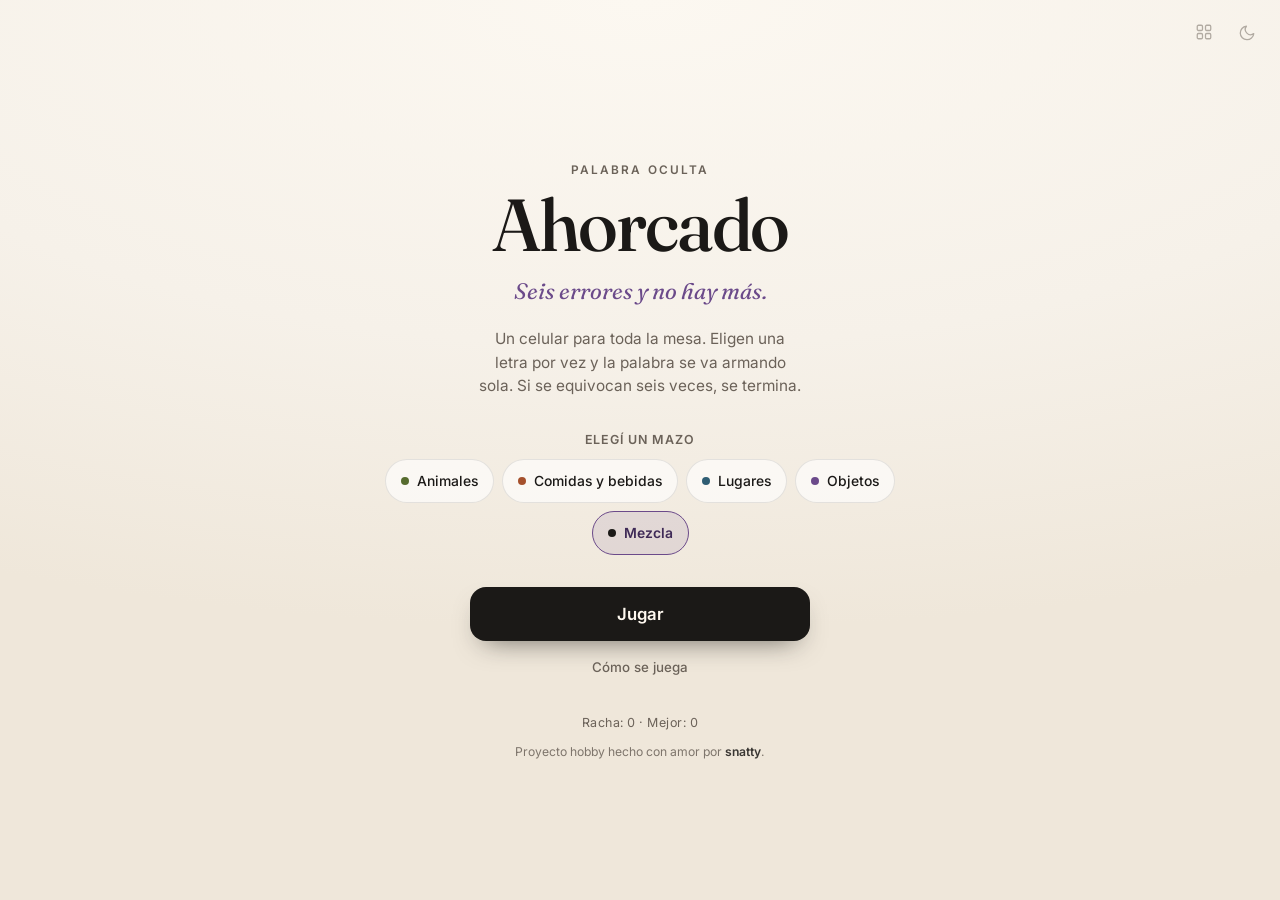
==== ahorcado/index.html @ f56ea866 "feat(ahorcado): add a cooperative hangman game Juego nuevo en `ahorcado/`: el grupo adivina una pala" ====
<!DOCTYPE html>
<html lang="es-AR">
<head>
  <meta charset="UTF-8">
  <meta name="viewport" content="width=device-width, initial-scale=1, viewport-fit=cover">
  <meta name="theme-color" content="#F6F1E9">
  <script>
    (function () {
      var theme = null;
      try { theme = localStorage.getItem("ahorcado-theme"); } catch (e) {}
      if (!theme) {
        theme = window.matchMedia("(prefers-color-scheme: dark)").matches ? "dark" : "light";
      }
      if (theme === "dark") {
        document.documentElement.dataset.theme = "dark";
        var meta = document.querySelector('meta[name="theme-color"]');
        if (meta) meta.setAttribute("content", "#12110F");
      }
    })();
  </script>
  <meta name="description" content="Ahorcado para juntadas: el grupo adivina la palabra letra por letra y tiene seis errores. Un solo celular.">
  <title>Ahorcado — Juego de palabras para juntadas</title>
  <link rel="icon" href="data:image/svg+xml,%3Csvg xmlns='http://www.w3.org/2000/svg' viewBox='0 0 100 100'%3E%3Crect width='100' height='100' rx='22' fill='%231B1917'/%3E%3Ctext x='50' y='68' font-family='Georgia,serif' font-size='46' fill='%23F6F1E9' text-anchor='middle'%3EAH%3C/text%3E%3C/svg%3E">
  <link rel="preconnect" href="https://fonts.googleapis.com">
  <link rel="preconnect" href="https://fonts.gstatic.com" crossorigin>
  <link href="https://fonts.googleapis.com/css2?family=Fraunces:opsz,wght@9..144,400;9..144,500&family=Inter:wght@400;500;600&display=swap" rel="stylesheet">
  <link rel="stylesheet" href="assets/styles.css">
</head>
<body>
  <button class="theme-toggle" id="themeToggle" type="button" aria-label="Cambiar a modo oscuro" aria-pressed="false">
    <svg class="icon-moon" viewBox="0 0 24 24" fill="none" stroke="currentColor" stroke-width="1.7" stroke-linecap="round" stroke-linejoin="round" aria-hidden="true">
      <path d="M21 12.8A9 9 0 1 1 11.2 3a7 7 0 0 0 9.8 9.8z"/>
    </svg>
    <svg class="icon-sun" viewBox="0 0 24 24" fill="none" stroke="currentColor" stroke-width="1.7" stroke-linecap="round" stroke-linejoin="round" aria-hidden="true">
      <circle cx="12" cy="12" r="4"/>
      <path d="M12 2v2M12 20v2M4.9 4.9l1.4 1.4M17.7 17.7l1.4 1.4M2 12h2M20 12h2M4.9 19.1l1.4-1.4M17.7 6.3l1.4-1.4"/>
    </svg>
  </button>

  <div class="app">
    <!-- HOME -->
    <main class="view home" id="viewHome">
      <p class="kicker">Palabra oculta</p>
      <h1 class="wordmark">Ahorcado</h1>
      <p class="tagline">Seis errores y no hay más.</p>
      <p class="lead">Un celular para toda la mesa. Eligen una letra por vez y la palabra se va armando sola. Si se equivocan seis veces, se termina.</p>

      <section class="decks" aria-labelledby="deckLabel">
        <p class="section-label" id="deckLabel">Elegí un mazo</p>
        <div class="chips" id="deckChips"></div>
      </section>

      <div class="home-actions">
        <button class="btn btn-primary btn-xl" id="startBtn" type="button">Jugar</button>
        <button class="btn btn-ghost" id="howBtn" type="button">Cómo se juega</button>
      </div>

      <p class="record" id="recordLine">Racha: 0 · Mejor: 0</p>
      <p class="credit">Proyecto hobby hecho con amor por <strong>snatty</strong>.</p>
    </main>

    <!-- GAME -->
    <section class="view game" id="viewGame" hidden>
      <div class="game-top">
        <button class="icon-btn" id="backBtn" type="button" aria-label="Volver al inicio">
          <svg viewBox="0 0 24 24" fill="none" stroke="currentColor" stroke-width="2" stroke-linecap="round" stroke-linejoin="round" aria-hidden="true">
            <path d="M19 12H5M12 19l-7-7 7-7"/>
          </svg>
        </button>
        <div class="game-meta">
          <span class="game-deck" id="gameDeck">Mezcla</span>
          <span class="game-progress" id="gameStreak">Racha 0</span>
        </div>
        <span class="icon-btn spacer" aria-hidden="true"></span>
      </div>

      <div class="board" id="board">
        <svg class="gallows" viewBox="0 0 200 180" role="img" aria-label="Dibujo del ahorcado">
          <g class="structure">
            <line x1="16" y1="168" x2="112" y2="168"/>
            <line x1="34" y1="168" x2="34" y2="18"/>
            <line x1="34" y1="18" x2="132" y2="18"/>
            <line x1="132" y1="18" x2="132" y2="40"/>
          </g>
          <g class="figure" id="figure">
            <circle class="part" data-part="0" cx="132" cy="55" r="15"/>
            <line class="part" data-part="1" x1="132" y1="70" x2="132" y2="112"/>
            <line class="part" data-part="2" x1="132" y1="80" x2="112" y2="98"/>
            <line class="part" data-part="3" x1="132" y1="80" x2="152" y2="98"/>
            <line class="part" data-part="4" x1="132" y1="112" x2="112" y2="142"/>
            <line class="part" data-part="5" x1="132" y1="112" x2="152" y2="142"/>
          </g>
        </svg>

        <p class="word" id="wordEl" aria-live="polite" aria-atomic="true"></p>
        <p class="misses" id="missesEl">Sin errores todavía</p>
      </div>

      <div class="keyboard" id="keyboard" role="group" aria-label="Letras para elegir"></div>

      <div class="game-actions" id="playActions">
        <button class="btn btn-ghost" id="giveUpBtn" type="button">Rendirse</button>
      </div>

      <div class="result-panel" id="resultPanel" hidden>
        <h2 class="result-title" id="resultTitle"></h2>
        <p class="result-text" id="resultText"></p>
        <div class="end-actions">
          <button class="btn btn-primary btn-xl" id="nextBtn" type="button">Siguiente palabra</button>
          <button class="btn btn-ghost" id="changeDeckBtn" type="button">Cambiar mazo</button>
        </div>
      </div>
    </section>
  </div>

  <!-- HOW TO PLAY -->
  <dialog id="howDialog">
    <h2 class="dialog-title">Cómo se juega</h2>
    <ol class="steps">
      <li><strong>Elegí un mazo.</strong> Animales, comidas, lugares u objetos. Mezcla agarra de todos.</li>
      <li><strong>La mesa elige letras.</strong> Una persona toca la letra que dice el grupo; si está, aparece en la palabra.</li>
      <li><strong>Cada error dibuja una parte</strong> del muñeco. Con seis, se termina la palabra y se muestra cuál era.</li>
      <li><strong>La racha cuenta las palabras seguidas</strong> que sacan entre todos. Rendirse también corta la racha.</li>
    </ol>
    <p class="dialog-tip">Las palabras van sin tildes, así que la letra suena igual: para «CAMALEÓN» alcanza con la O. El teclado tiene la Ñ.</p>
    <div class="dialog-actions">
      <button class="btn btn-primary btn-xl" id="closeHowBtn" type="button">Entendido</button>
    </div>
  </dialog>

  <script src="data/words.js"></script>
  <script src="assets/rules.js"></script>
  <script src="assets/app.js"></script>

<!-- Volver al selector de juegos -->
<style id="hub-nav-style">
  .hub-fab {
    position: fixed;
    top: max(14px, env(safe-area-inset-top));
    right: max(58px, calc(env(safe-area-inset-right) + 58px));
    z-index: 11;
    width: 36px; height: 36px;
    display: grid; place-items: center;
    border: none; border-radius: 50%;
    background: transparent; color: var(--muted, #6B6259);
    opacity: 0.5; cursor: pointer;
    transition: opacity 0.2s ease, transform 0.2s ease;
    -webkit-tap-highlight-color: transparent;
  }
  body:not(:has(.theme-toggle)) .hub-fab { right: max(14px, env(safe-area-inset-right)); }
  .hub-fab:hover { opacity: 0.85; }
  .hub-fab:active { transform: scale(0.94); }
  .hub-fab:focus-visible { outline: 2px solid var(--accent, #6B4A8A); outline-offset: 2px; opacity: 0.9; }
  .hub-fab svg { width: 18px; height: 18px; }

  dialog.hub-dialog {
    width: min(380px, calc(100vw - 36px));
    padding: 20px;
    border-radius: 18px;
    border: 1px solid var(--line-strong, rgba(27, 25, 23, 0.2));
    background: var(--surface, #FFFDF9);
    color: var(--ink, #1B1917);
    font-family: inherit;
  }
  dialog.hub-dialog::backdrop { background: rgba(10, 9, 8, 0.55); }
  dialog.hub-dialog h2 { margin: 0 0 8px; font-size: 1.15rem; letter-spacing: -0.01em; }
  dialog.hub-dialog p { margin: 0 0 16px; font-size: 0.88rem; line-height: 1.5; color: var(--muted, #6B6259); }
  .hub-actions { display: grid; gap: 8px; }
  .hub-btn {
    min-height: 44px; border-radius: 12px;
    border: 1px solid var(--line-strong, rgba(27, 25, 23, 0.2));
    background: transparent; color: inherit;
    font: inherit; font-size: 0.92rem; cursor: pointer;
  }
  .hub-btn:focus-visible { outline: 2px solid var(--accent, #6B4A8A); outline-offset: 2px; }
  .hub-btn-primary { background: var(--ink, #1B1917); color: var(--bg, #F6F1E9); border-color: var(--ink, #1B1917); }
  @media (prefers-reduced-motion: reduce) { .hub-fab { transition: none; } }
</style>

<button class="hub-fab" id="hubFab" type="button" aria-label="Volver a los juegos" aria-haspopup="dialog">
  <svg viewBox="0 0 24 24" fill="none" stroke="currentColor" stroke-width="1.7" stroke-linecap="round" stroke-linejoin="round" aria-hidden="true">
    <rect x="3" y="3" width="7" height="7" rx="1.6"/><rect x="14" y="3" width="7" height="7" rx="1.6"/>
    <rect x="3" y="14" width="7" height="7" rx="1.6"/><rect x="14" y="14" width="7" height="7" rx="1.6"/>
  </svg>
</button>

<dialog class="hub-dialog" id="hubDialog" aria-labelledby="hubTitle">
  <h2 id="hubTitle">¿Volver a los juegos?</h2>
  <p>Volvés al selector. Si hay una partida en curso, se pierde.</p>
  <div class="hub-actions">
    <button class="hub-btn hub-btn-primary" id="hubStay" type="button">Seguir acá</button>
    <button class="hub-btn" id="hubGo" type="button">Volver a los juegos</button>
  </div>
</dialog>

<script>
  (function () {
    var fab = document.getElementById("hubFab");
    var dialog = document.getElementById("hubDialog");
    var stay = document.getElementById("hubStay");
    var go = document.getElementById("hubGo");
    if (!fab || !dialog) return;
    fab.addEventListener("click", function () {
      if (typeof dialog.showModal === "function") {
        dialog.showModal();
        stay.focus();
      } else if (window.confirm("¿Volver a los juegos? Si hay una partida en curso, se pierde.")) {
        window.location.href = "../";
      }
    });
    stay.addEventListener("click", function () { dialog.close(); });
    go.addEventListener("click", function () { window.location.href = "../"; });
  })();
</script>

</body>
</html>
---- ahorcado/assets/styles.css ----
:root {
  --bg: #F6F1E9;
  --surface: #FFFDF9;
  --ink: #1B1917;
  --muted: #6B6259;
  --line: rgba(27, 25, 23, 0.10);
  --line-strong: rgba(27, 25, 23, 0.30);
  --accent: #6B4A8A;
  --accent-ink: #3F2A57;
  --accent-soft: rgba(107, 74, 138, 0.12);
  --key-bg: rgba(255, 255, 255, 0.62);
  --shadow-key: 0 1px 0 rgba(27, 25, 23, 0.06);
  --structure: rgba(27, 25, 23, 0.30);
  color-scheme: light;
}

:root[data-theme="dark"] {
  --bg: #12110F;
  --surface: #1C1A17;
  --ink: #F3EDE4;
  --muted: #A69B8D;
  --line: rgba(243, 237, 228, 0.12);
  --line-strong: rgba(243, 237, 228, 0.34);
  --accent: #B49BE8;
  --accent-ink: #D9C9FA;
  --accent-soft: rgba(180, 155, 232, 0.16);
  --key-bg: rgba(255, 255, 255, 0.06);
  --shadow-key: none;
  --structure: rgba(243, 237, 228, 0.55);
  color-scheme: dark;
}

[data-theme="dark"] body {
  background:
    radial-gradient(120% 70% at 50% 0%, #1E1B18 0%, var(--bg) 55%, #0C0B0A 100%);
}

[data-theme="dark"] .btn-primary {
  color: var(--bg);
  box-shadow: 0 12px 28px -14px rgba(0, 0, 0, 0.9);
}

[data-theme="dark"] .btn-ghost:hover { background: rgba(255, 255, 255, 0.06); }
[data-theme="dark"] .chip:hover { background: rgba(255, 255, 255, 0.09); border-color: rgba(243, 237, 228, 0.20); }
[data-theme="dark"] .icon-btn { background: rgba(255, 255, 255, 0.06); }
[data-theme="dark"] .key:hover { background: rgba(255, 255, 255, 0.12); }
[data-theme="dark"] dialog::backdrop { background: rgba(0, 0, 0, 0.62); }
[data-theme="dark"] .steps li::before { color: var(--bg); }

/* ---------- Theme toggle ---------- */

.theme-toggle {
  position: fixed;
  top: max(14px, env(safe-area-inset-top));
  right: max(14px, env(safe-area-inset-right));
  z-index: 10;
  width: 38px;
  height: 38px;
  display: grid;
  place-items: center;
  border: none;
  border-radius: 50%;
  background: transparent;
  color: var(--muted);
  opacity: 0.5;
  cursor: pointer;
  transition: opacity 0.18s ease, background 0.18s ease, color 0.18s ease;
}

.theme-toggle:hover { opacity: 1; background: var(--line); color: var(--ink); }
.theme-toggle:focus-visible { opacity: 1; outline: 2px solid var(--ink); outline-offset: 2px; }

.theme-toggle svg { width: 18px; height: 18px; display: block; }
.theme-toggle .icon-sun { display: none; }
[data-theme="dark"] .theme-toggle .icon-moon { display: none; }
[data-theme="dark"] .theme-toggle .icon-sun { display: block; }

/* El toggle vive solo en el inicio; en partida se esconde para no tapar controles. */
body:has(#viewGame:not([hidden])) .theme-toggle { display: none !important; }

* { box-sizing: border-box; }

html {
  -webkit-text-size-adjust: 100%;
  scroll-behavior: smooth;
}

body {
  margin: 0;
  min-height: 100dvh;
  font-family: "Inter", system-ui, -apple-system, "Segoe UI", Roboto, sans-serif;
  color: var(--ink);
  background:
    radial-gradient(120% 70% at 50% 0%, #FCF8F1 0%, var(--bg) 55%, #EFE7DA 100%);
  -webkit-font-smoothing: antialiased;
  -webkit-tap-highlight-color: transparent;
  overscroll-behavior-y: contain;
}

button {
  font-family: inherit;
  color: inherit;
}

[hidden] { display: none !important; }

.app {
  width: 100%;
  max-width: 620px;
  margin: 0 auto;
  min-height: 100dvh;
  display: flex;
  flex-direction: column;
  padding:
    max(20px, env(safe-area-inset-top))
    18px
    max(16px, env(safe-area-inset-bottom));
}

.view {
  flex: 1;
  display: flex;
  flex-direction: column;
}

/* ---------- Home ---------- */

.home {
  justify-content: center;
  align-items: center;
  text-align: center;
  gap: 8px;
  padding-block: 4vh 2vh;
  animation: fadeIn 0.5s ease both;
}

.kicker {
  margin: 0;
  font-size: 0.74rem;
  font-weight: 600;
  letter-spacing: 0.18em;
  text-transform: uppercase;
  color: var(--muted);
}

.wordmark {
  margin: 4px 0 0;
  font-family: "Fraunces", Georgia, "Times New Roman", serif;
  font-weight: 500;
  font-size: clamp(3rem, 13vw, 4.6rem);
  line-height: 0.98;
  letter-spacing: -0.03em;
}

.tagline {
  margin: 8px 0 0;
  font-family: "Fraunces", Georgia, serif;
  font-size: clamp(1.1rem, 4.2vw, 1.4rem);
  font-style: italic;
  color: var(--accent);
}

.lead {
  margin: 14px 0 0;
  max-width: 28rem;
  font-size: 0.96rem;
  line-height: 1.55;
  color: var(--muted);
  text-wrap: balance;
}

.decks {
  width: 100%;
  margin-top: 26px;
  display: flex;
  flex-direction: column;
  gap: 12px;
}

.section-label {
  margin: 0;
  font-size: 0.78rem;
  font-weight: 600;
  letter-spacing: 0.08em;
  text-transform: uppercase;
  color: var(--muted);
}

.chips {
  display: flex;
  flex-wrap: wrap;
  justify-content: center;
  gap: 8px;
}

.chip {
  display: inline-flex;
  align-items: center;
  gap: 8px;
  min-height: 44px;
  padding: 8px 15px;
  border: 1px solid var(--line);
  border-radius: 999px;
  background: var(--key-bg);
  font-size: 0.87rem;
  font-weight: 500;
  cursor: pointer;
  transition: background 0.18s ease, transform 0.12s ease, border-color 0.18s ease;
}

.chip:hover { border-color: var(--line-strong); }
.chip:active { transform: scale(0.97); }
.chip[aria-pressed="true"] {
  border-color: var(--accent);
  background: var(--accent-soft);
  color: var(--accent-ink);
  font-weight: 600;
}
.chip:focus-visible { outline: 2px solid var(--accent); outline-offset: 2px; }

.chip .dot {
  width: 8px;
  height: 8px;
  border-radius: 50%;
  background: var(--c, var(--ink));
  flex: none;
}

.home-actions {
  width: 100%;
  max-width: 340px;
  margin-top: 24px;
  display: flex;
  flex-direction: column;
  align-items: stretch;
  gap: 6px;
}

.record {
  margin: 20px 0 0;
  font-size: 0.78rem;
  letter-spacing: 0.04em;
  color: var(--muted);
  font-variant-numeric: tabular-nums;
}

.credit {
  margin: 6px 0 0;
  font-size: 0.76rem;
  color: var(--muted);
  opacity: 0.85;
}

.credit strong { font-weight: 600; color: var(--ink); }

/* ---------- Buttons ---------- */

.btn {
  border: none;
  border-radius: 16px;
  font-weight: 600;
  cursor: pointer;
  transition: transform 0.12s ease, box-shadow 0.2s ease, background 0.2s ease;
  touch-action: manipulation;
}

.btn:focus-visible { outline: 2px solid var(--ink); outline-offset: 2px; }

.btn-primary {
  background: var(--ink);
  color: #FFF9F0;
  padding: 16px 24px;
  box-shadow: 0 12px 28px -14px rgba(27, 25, 23, 0.7);
}

.btn-primary:hover { transform: translateY(-1px); box-shadow: 0 16px 32px -14px rgba(27, 25, 23, 0.7); }
.btn-primary:active { transform: scale(0.985); }

.btn-xl {
  width: 100%;
  font-size: 1.05rem;
  padding: 17px 24px;
}

.btn-ghost {
  background: transparent;
  color: var(--muted);
  padding: 12px 18px;
  font-weight: 500;
}

.btn-ghost:hover { background: rgba(27, 25, 23, 0.05); color: var(--ink); }

/* ---------- Game ---------- */

.game {
  animation: fadeIn 0.35s ease both;
}

.game-top {
  display: flex;
  align-items: center;
  gap: 12px;
  padding-block: 2px 8px;
}

.icon-btn {
  width: 42px;
  height: 42px;
  flex: none;
  display: grid;
  place-items: center;
  border: 1px solid var(--line);
  border-radius: 50%;
  background: var(--key-bg);
  cursor: pointer;
  transition: background 0.18s ease, transform 0.12s ease;
}

.icon-btn:active { transform: scale(0.94); }
.icon-btn svg { width: 19px; height: 19px; display: block; }
.icon-btn.spacer { border-color: transparent; background: transparent; cursor: default; }

.game-meta {
  flex: 1;
  min-width: 0;
  text-align: center;
  line-height: 1.3;
}

.game-deck {
  display: block;
  font-size: 0.9rem;
  font-weight: 600;
  white-space: nowrap;
  overflow: hidden;
  text-overflow: ellipsis;
}

.game-progress {
  display: block;
  font-size: 0.73rem;
  color: var(--muted);
  font-variant-numeric: tabular-nums;
}

.board {
  flex: 1;
  display: flex;
  flex-direction: column;
  align-items: center;
  justify-content: center;
  gap: 10px;
  padding-block: 4px 8px;
}

.gallows {
  width: min(190px, 52vw);
  height: auto;
  overflow: visible;
}

.structure line {
  stroke: var(--structure);
  stroke-width: 7;
  stroke-linecap: round;
}

.part {
  fill: none;
  stroke: var(--ink);
  stroke-width: 7;
  stroke-linecap: round;
  opacity: 0;
  transition: opacity 0.22s ease;
}

.part.on { opacity: 1; }
.is-lost .part { stroke: var(--accent); }

.word {
  margin: 6px 0 0;
  width: 100%;
  display: flex;
  flex-wrap: nowrap;
  justify-content: center;
  gap: 0.14em;
  font-family: "Fraunces", Georgia, "Times New Roman", serif;
  font-weight: 500;
  line-height: 1.15;
  font-size: 2rem;
}

.slot {
  width: 1.05em;
  display: inline-flex;
  align-items: flex-end;
  justify-content: center;
  padding-bottom: 0.06em;
  border-bottom: 3px solid var(--line-strong);
  color: var(--ink);
}

.slot.shown { border-bottom-color: var(--accent); animation: letterIn 0.28s ease both; }
.slot.missing { color: var(--accent); border-bottom-color: var(--accent); }

.misses {
  margin: 2px 0 0;
  min-height: 1.2em;
  font-size: 0.8rem;
  letter-spacing: 0.06em;
  color: var(--muted);
  font-variant-numeric: tabular-nums;
}

.keyboard {
  display: grid;
  grid-template-columns: repeat(7, 1fr);
  gap: 6px;
  padding-top: 10px;
}

.key {
  min-height: 46px;
  border: 1px solid var(--line);
  border-radius: 12px;
  background: var(--surface);
  box-shadow: var(--shadow-key);
  font-size: 1rem;
  font-weight: 600;
  cursor: pointer;
  transition: background 0.15s ease, transform 0.1s ease, opacity 0.15s ease;
}

.key:hover { background: rgba(27, 25, 23, 0.05); }
.key:active { transform: scale(0.95); }
.key:focus-visible { outline: 2px solid var(--accent); outline-offset: 2px; }

.key.is-hit {
  background: var(--accent-soft);
  border-color: var(--accent);
  color: var(--accent-ink);
}

.key.is-miss {
  opacity: 0.38;
  text-decoration: line-through;
}

.key[disabled] { cursor: default; }

.game-actions {
  display: flex;
  justify-content: center;
  padding-top: 4px;
}

.result-panel {
  display: flex;
  flex-direction: column;
  align-items: center;
  gap: 10px;
  padding: 14px 4px 4px;
  text-align: center;
  animation: fadeIn 0.3s ease both;
}

.result-title {
  margin: 0;
  font-family: "Fraunces", Georgia, serif;
  font-size: clamp(1.5rem, 6vw, 2rem);
  font-weight: 500;
  letter-spacing: -0.01em;
  text-wrap: balance;
}

.result-text {
  margin: 0;
  max-width: 26rem;
  font-size: 0.94rem;
  line-height: 1.5;
  color: var(--muted);
  text-wrap: balance;
}

.result-text strong {
  color: var(--ink);
  font-weight: 600;
  letter-spacing: 0.04em;
}

.end-actions {
  width: 100%;
  max-width: 320px;
  display: flex;
  flex-direction: column;
  gap: 6px;
  margin-top: 6px;
}

/* ---------- Dialog ---------- */

dialog {
  width: min(440px, calc(100% - 32px));
  border: none;
  border-radius: 24px;
  padding: 26px;
  background: var(--surface);
  color: var(--ink);
  box-shadow: 0 40px 90px -30px rgba(24, 20, 16, 0.5);
}

dialog::backdrop {
  background: rgba(24, 20, 16, 0.42);
  backdrop-filter: blur(5px);
}

.dialog-title {
  margin: 0 0 18px;
  font-family: "Fraunces", Georgia, serif;
  font-size: 1.6rem;
  font-weight: 500;
  letter-spacing: -0.02em;
}

.steps {
  margin: 0;
  padding: 0;
  list-style: none;
  counter-reset: step;
  display: flex;
  flex-direction: column;
  gap: 14px;
}

.steps li {
  position: relative;
  counter-increment: step;
  padding-left: 42px;
  font-size: 0.94rem;
  line-height: 1.5;
}

.steps li::before {
  content: counter(step);
  position: absolute;
  left: 0;
  top: -2px;
  width: 28px;
  height: 28px;
  display: grid;
  place-items: center;
  border-radius: 50%;
  background: var(--ink);
  color: #FFF9F0;
  font-size: 0.8rem;
  font-weight: 600;
}

.steps strong { font-weight: 600; }

.dialog-tip {
  margin: 18px 0 0;
  padding-top: 14px;
  border-top: 1px solid var(--line);
  font-size: 0.82rem;
  line-height: 1.5;
  color: var(--muted);
}

.dialog-actions { margin-top: 20px; }

/* ---------- Animations ---------- */

@keyframes fadeIn {
  from { opacity: 0; }
  to { opacity: 1; }
}

@keyframes letterIn {
  from { opacity: 0; transform: translateY(4px); }
  to { opacity: 1; transform: translateY(0); }
}

@media (prefers-reduced-motion: reduce) {
  *, *::before, *::after {
    animation-duration: 0.001ms !important;
    transition-duration: 0.001ms !important;
  }
  html { scroll-behavior: auto; }
}

@media (max-height: 700px) {
  .gallows { width: min(150px, 42vw); }
  .key { min-height: 42px; }
  .word { font-size: 1.7rem; }
}
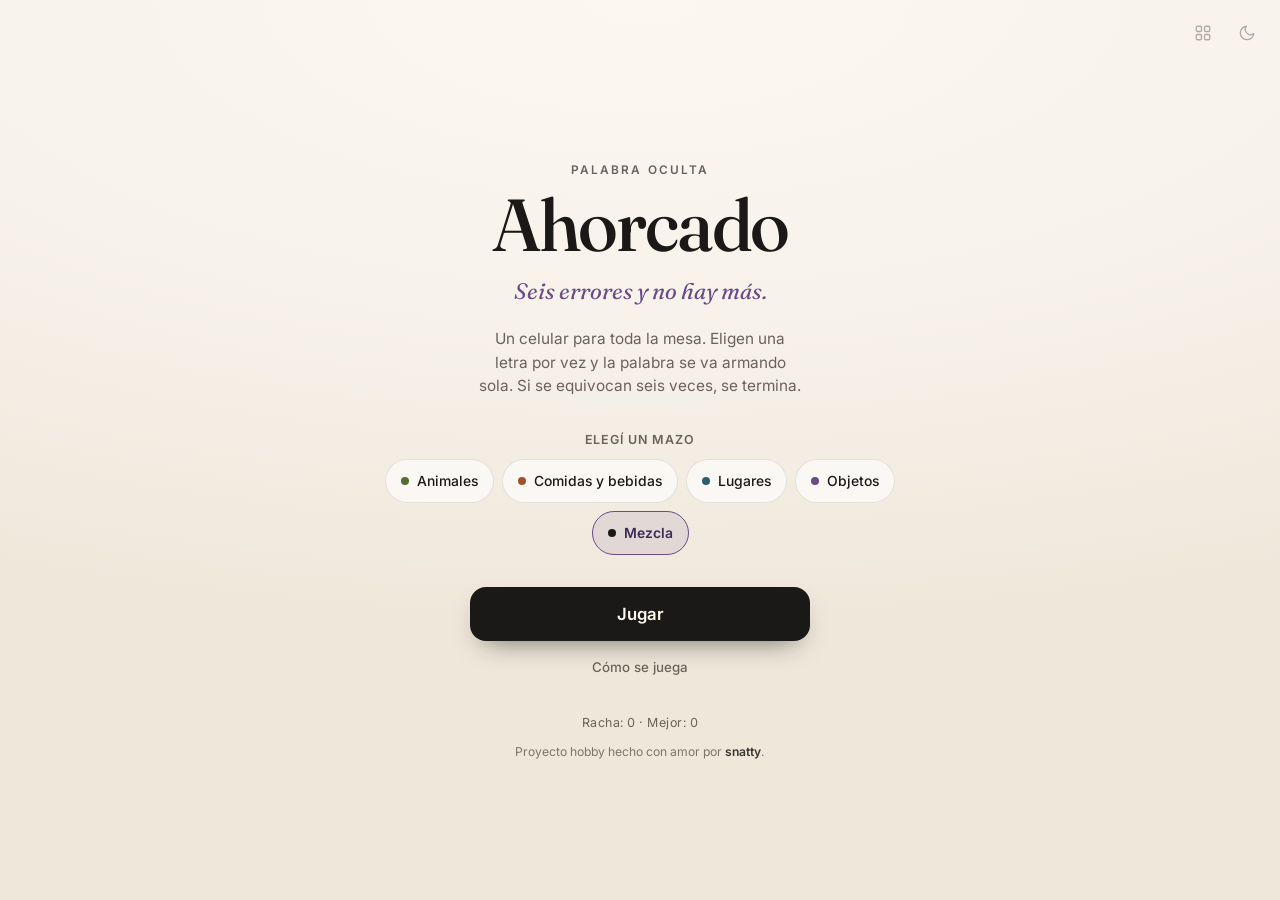
==== commit 5fe76d97: "refactor(shared): unify theme sync, hub chrome, and game catalog" ====
--- a/ahorcado/index.html
+++ b/ahorcado/index.html
@@ -4,39 +4,17 @@
   <meta charset="UTF-8">
   <meta name="viewport" content="width=device-width, initial-scale=1, viewport-fit=cover">
   <meta name="theme-color" content="#F6F1E9">
-  <script>
-    (function () {
-      var theme = null;
-      try { theme = localStorage.getItem("ahorcado-theme"); } catch (e) {}
-      if (!theme) {
-        theme = window.matchMedia("(prefers-color-scheme: dark)").matches ? "dark" : "light";
-      }
-      if (theme === "dark") {
-        document.documentElement.dataset.theme = "dark";
-        var meta = document.querySelector('meta[name="theme-color"]');
-        if (meta) meta.setAttribute("content", "#12110F");
-      }
-    })();
-  </script>
+  <script src="../shared/theme.js"></script>
   <meta name="description" content="Ahorcado para juntadas: el grupo adivina la palabra letra por letra y tiene seis errores. Un solo celular.">
   <title>Ahorcado — Juego de palabras para juntadas</title>
   <link rel="icon" href="data:image/svg+xml,%3Csvg xmlns='http://www.w3.org/2000/svg' viewBox='0 0 100 100'%3E%3Crect width='100' height='100' rx='22' fill='%231B1917'/%3E%3Ctext x='50' y='68' font-family='Georgia,serif' font-size='46' fill='%23F6F1E9' text-anchor='middle'%3EAH%3C/text%3E%3C/svg%3E">
   <link rel="preconnect" href="https://fonts.googleapis.com">
   <link rel="preconnect" href="https://fonts.gstatic.com" crossorigin>
   <link href="https://fonts.googleapis.com/css2?family=Fraunces:opsz,wght@9..144,400;9..144,500&family=Inter:wght@400;500;600&display=swap" rel="stylesheet">
+  <link rel="stylesheet" href="../shared/chrome.css">
   <link rel="stylesheet" href="assets/styles.css">
 </head>
 <body>
-  <button class="theme-toggle" id="themeToggle" type="button" aria-label="Cambiar a modo oscuro" aria-pressed="false">
-    <svg class="icon-moon" viewBox="0 0 24 24" fill="none" stroke="currentColor" stroke-width="1.7" stroke-linecap="round" stroke-linejoin="round" aria-hidden="true">
-      <path d="M21 12.8A9 9 0 1 1 11.2 3a7 7 0 0 0 9.8 9.8z"/>
-    </svg>
-    <svg class="icon-sun" viewBox="0 0 24 24" fill="none" stroke="currentColor" stroke-width="1.7" stroke-linecap="round" stroke-linejoin="round" aria-hidden="true">
-      <circle cx="12" cy="12" r="4"/>
-      <path d="M12 2v2M12 20v2M4.9 4.9l1.4 1.4M17.7 17.7l1.4 1.4M2 12h2M20 12h2M4.9 19.1l1.4-1.4M17.7 6.3l1.4-1.4"/>
-    </svg>
-  </button>
-
   <div class="app">
     <!-- HOME -->
     <main class="view home" id="viewHome">
@@ -131,87 +109,6 @@
   <script src="data/words.js"></script>
   <script src="assets/rules.js"></script>
   <script src="assets/app.js"></script>
-
-<!-- Volver al selector de juegos -->
-<style id="hub-nav-style">
-  .hub-fab {
-    position: fixed;
-    top: max(14px, env(safe-area-inset-top));
-    right: max(58px, calc(env(safe-area-inset-right) + 58px));
-    z-index: 11;
-    width: 36px; height: 36px;
-    display: grid; place-items: center;
-    border: none; border-radius: 50%;
-    background: transparent; color: var(--muted, #6B6259);
-    opacity: 0.5; cursor: pointer;
-    transition: opacity 0.2s ease, transform 0.2s ease;
-    -webkit-tap-highlight-color: transparent;
-  }
-  body:not(:has(.theme-toggle)) .hub-fab { right: max(14px, env(safe-area-inset-right)); }
-  .hub-fab:hover { opacity: 0.85; }
-  .hub-fab:active { transform: scale(0.94); }
-  .hub-fab:focus-visible { outline: 2px solid var(--accent, #6B4A8A); outline-offset: 2px; opacity: 0.9; }
-  .hub-fab svg { width: 18px; height: 18px; }
-
-  dialog.hub-dialog {
-    width: min(380px, calc(100vw - 36px));
-    padding: 20px;
-    border-radius: 18px;
-    border: 1px solid var(--line-strong, rgba(27, 25, 23, 0.2));
-    background: var(--surface, #FFFDF9);
-    color: var(--ink, #1B1917);
-    font-family: inherit;
-  }
-  dialog.hub-dialog::backdrop { background: rgba(10, 9, 8, 0.55); }
-  dialog.hub-dialog h2 { margin: 0 0 8px; font-size: 1.15rem; letter-spacing: -0.01em; }
-  dialog.hub-dialog p { margin: 0 0 16px; font-size: 0.88rem; line-height: 1.5; color: var(--muted, #6B6259); }
-  .hub-actions { display: grid; gap: 8px; }
-  .hub-btn {
-    min-height: 44px; border-radius: 12px;
-    border: 1px solid var(--line-strong, rgba(27, 25, 23, 0.2));
-    background: transparent; color: inherit;
-    font: inherit; font-size: 0.92rem; cursor: pointer;
-  }
-  .hub-btn:focus-visible { outline: 2px solid var(--accent, #6B4A8A); outline-offset: 2px; }
-  .hub-btn-primary { background: var(--ink, #1B1917); color: var(--bg, #F6F1E9); border-color: var(--ink, #1B1917); }
-  @media (prefers-reduced-motion: reduce) { .hub-fab { transition: none; } }
-</style>
-
-<button class="hub-fab" id="hubFab" type="button" aria-label="Volver a los juegos" aria-haspopup="dialog">
-  <svg viewBox="0 0 24 24" fill="none" stroke="currentColor" stroke-width="1.7" stroke-linecap="round" stroke-linejoin="round" aria-hidden="true">
-    <rect x="3" y="3" width="7" height="7" rx="1.6"/><rect x="14" y="3" width="7" height="7" rx="1.6"/>
-    <rect x="3" y="14" width="7" height="7" rx="1.6"/><rect x="14" y="14" width="7" height="7" rx="1.6"/>
-  </svg>
-</button>
-
-<dialog class="hub-dialog" id="hubDialog" aria-labelledby="hubTitle">
-  <h2 id="hubTitle">¿Volver a los juegos?</h2>
-  <p>Volvés al selector. Si hay una partida en curso, se pierde.</p>
-  <div class="hub-actions">
-    <button class="hub-btn hub-btn-primary" id="hubStay" type="button">Seguir acá</button>
-    <button class="hub-btn" id="hubGo" type="button">Volver a los juegos</button>
-  </div>
-</dialog>
-
-<script>
-  (function () {
-    var fab = document.getElementById("hubFab");
-    var dialog = document.getElementById("hubDialog");
-    var stay = document.getElementById("hubStay");
-    var go = document.getElementById("hubGo");
-    if (!fab || !dialog) return;
-    fab.addEventListener("click", function () {
-      if (typeof dialog.showModal === "function") {
-        dialog.showModal();
-        stay.focus();
-      } else if (window.confirm("¿Volver a los juegos? Si hay una partida en curso, se pierde.")) {
-        window.location.href = "../";
-      }
-    });
-    stay.addEventListener("click", function () { dialog.close(); });
-    go.addEventListener("click", function () { window.location.href = "../"; });
-  })();
-</script>
-
+  <script src="../shared/chrome.js"></script>
 </body>
 </html>
--- a/shared/chrome.css
+++ b/shared/chrome.css
@@ -0,0 +1,163 @@
+/* Chrome compartido: toggle de tema, botón de volver al selector y su diálogo. */
+
+.theme-toggle {
+  position: fixed;
+  top: max(14px, env(safe-area-inset-top));
+  right: max(14px, env(safe-area-inset-right));
+  z-index: 15;
+  width: 38px;
+  height: 38px;
+  display: grid;
+  place-items: center;
+  border: none;
+  border-radius: 50%;
+  background: transparent;
+  color: var(--muted, #6B6259);
+  opacity: 0.5;
+  cursor: pointer;
+  transition: opacity 0.18s ease, background 0.18s ease, color 0.18s ease, transform 0.18s ease;
+  -webkit-tap-highlight-color: transparent;
+}
+
+.theme-toggle:hover {
+  opacity: 0.9;
+  background: var(--line, rgba(27, 25, 23, 0.10));
+  color: var(--ink, #1B1917);
+}
+
+.theme-toggle:active {
+  transform: scale(0.94);
+}
+
+.theme-toggle:focus-visible {
+  opacity: 0.95;
+  outline: 2px solid var(--accent, var(--ink, #1B1917));
+  outline-offset: 2px;
+}
+
+.theme-toggle svg {
+  width: 18px;
+  height: 18px;
+  display: block;
+}
+
+.theme-toggle .icon-sun { display: none; }
+[data-theme="dark"] .theme-toggle .icon-sun { display: block; }
+[data-theme="dark"] .theme-toggle .icon-moon { display: none; }
+
+.hub-fab {
+  position: fixed;
+  top: max(14px, env(safe-area-inset-top));
+  right: max(14px, env(safe-area-inset-right));
+  z-index: 15;
+  width: 38px;
+  height: 38px;
+  display: grid;
+  place-items: center;
+  border: none;
+  border-radius: 50%;
+  background: transparent;
+  color: var(--muted, #6B6259);
+  opacity: 0.5;
+  cursor: pointer;
+  transition: opacity 0.18s ease, background 0.18s ease, color 0.18s ease, transform 0.18s ease;
+  -webkit-tap-highlight-color: transparent;
+}
+
+body:has(.theme-toggle) .hub-fab {
+  right: max(58px, calc(env(safe-area-inset-right) + 58px));
+}
+
+body:has(.rules-fab) .hub-fab {
+  top: max(17px, calc(env(safe-area-inset-top) + 3px));
+  right: max(66px, calc(env(safe-area-inset-right) + 66px));
+}
+
+.hub-fab:hover {
+  opacity: 0.9;
+  background: var(--line, rgba(27, 25, 23, 0.10));
+  color: var(--ink, #1B1917);
+}
+
+.hub-fab:active {
+  transform: scale(0.94);
+}
+
+.hub-fab:focus-visible {
+  opacity: 0.95;
+  outline: 2px solid var(--accent, var(--ink, #1B1917));
+  outline-offset: 2px;
+}
+
+.hub-fab svg {
+  width: 18px;
+  height: 18px;
+  display: block;
+}
+
+/* En partida se esconden para no tapar controles de la barra superior. */
+body:has(.view:not(#viewHome):not(#viewSetup):not([hidden])) .theme-toggle,
+body:has(.view:not(#viewHome):not(#viewSetup):not([hidden])) .hub-fab {
+  display: none !important;
+}
+
+dialog.hub-dialog {
+  width: min(380px, calc(100vw - 36px));
+  padding: 20px;
+  border-radius: 18px;
+  border: 1px solid var(--line-strong, var(--line, rgba(27, 25, 23, 0.2)));
+  background: var(--surface, var(--paper, #FFFDF9));
+  color: var(--ink, #1B1917);
+  font-family: inherit;
+}
+
+dialog.hub-dialog::backdrop {
+  background: var(--backdrop, rgba(10, 9, 8, 0.55));
+}
+
+dialog.hub-dialog h2 {
+  margin: 0 0 8px;
+  font-size: 1.15rem;
+  letter-spacing: -0.01em;
+}
+
+dialog.hub-dialog p {
+  margin: 0 0 16px;
+  font-size: 0.88rem;
+  line-height: 1.5;
+  color: var(--muted, #6B6259);
+}
+
+.hub-actions {
+  display: grid;
+  gap: 8px;
+}
+
+.hub-btn {
+  min-height: 44px;
+  border-radius: 12px;
+  border: 1px solid var(--line-strong, var(--line, rgba(27, 25, 23, 0.2)));
+  background: transparent;
+  color: inherit;
+  font: inherit;
+  font-size: 0.92rem;
+  cursor: pointer;
+}
+
+.hub-btn:focus-visible {
+  outline: 2px solid var(--accent, var(--ink, #1B1917));
+  outline-offset: 2px;
+}
+
+.hub-btn-primary {
+  background: var(--ink, #1B1917);
+  color: var(--bg, #F6F1E9);
+  border-color: var(--ink, #1B1917);
+}
+
+@media (prefers-reduced-motion: reduce) {
+  .theme-toggle,
+  .hub-fab {
+    transition: none;
+  }
+}
--- a/ahorcado/assets/styles.css
+++ b/ahorcado/assets/styles.css
@@ -47,37 +47,6 @@
 [data-theme="dark"] dialog::backdrop { background: rgba(0, 0, 0, 0.62); }
 [data-theme="dark"] .steps li::before { color: var(--bg); }
 
-/* ---------- Theme toggle ---------- */
-
-.theme-toggle {
-  position: fixed;
-  top: max(14px, env(safe-area-inset-top));
-  right: max(14px, env(safe-area-inset-right));
-  z-index: 10;
-  width: 38px;
-  height: 38px;
-  display: grid;
-  place-items: center;
-  border: none;
-  border-radius: 50%;
-  background: transparent;
-  color: var(--muted);
-  opacity: 0.5;
-  cursor: pointer;
-  transition: opacity 0.18s ease, background 0.18s ease, color 0.18s ease;
-}
-
-.theme-toggle:hover { opacity: 1; background: var(--line); color: var(--ink); }
-.theme-toggle:focus-visible { opacity: 1; outline: 2px solid var(--ink); outline-offset: 2px; }
-
-.theme-toggle svg { width: 18px; height: 18px; display: block; }
-.theme-toggle .icon-sun { display: none; }
-[data-theme="dark"] .theme-toggle .icon-moon { display: none; }
-[data-theme="dark"] .theme-toggle .icon-sun { display: block; }
-
-/* El toggle vive solo en el inicio; en partida se esconde para no tapar controles. */
-body:has(#viewGame:not([hidden])) .theme-toggle { display: none !important; }
-
 * { box-sizing: border-box; }
 
 html {
